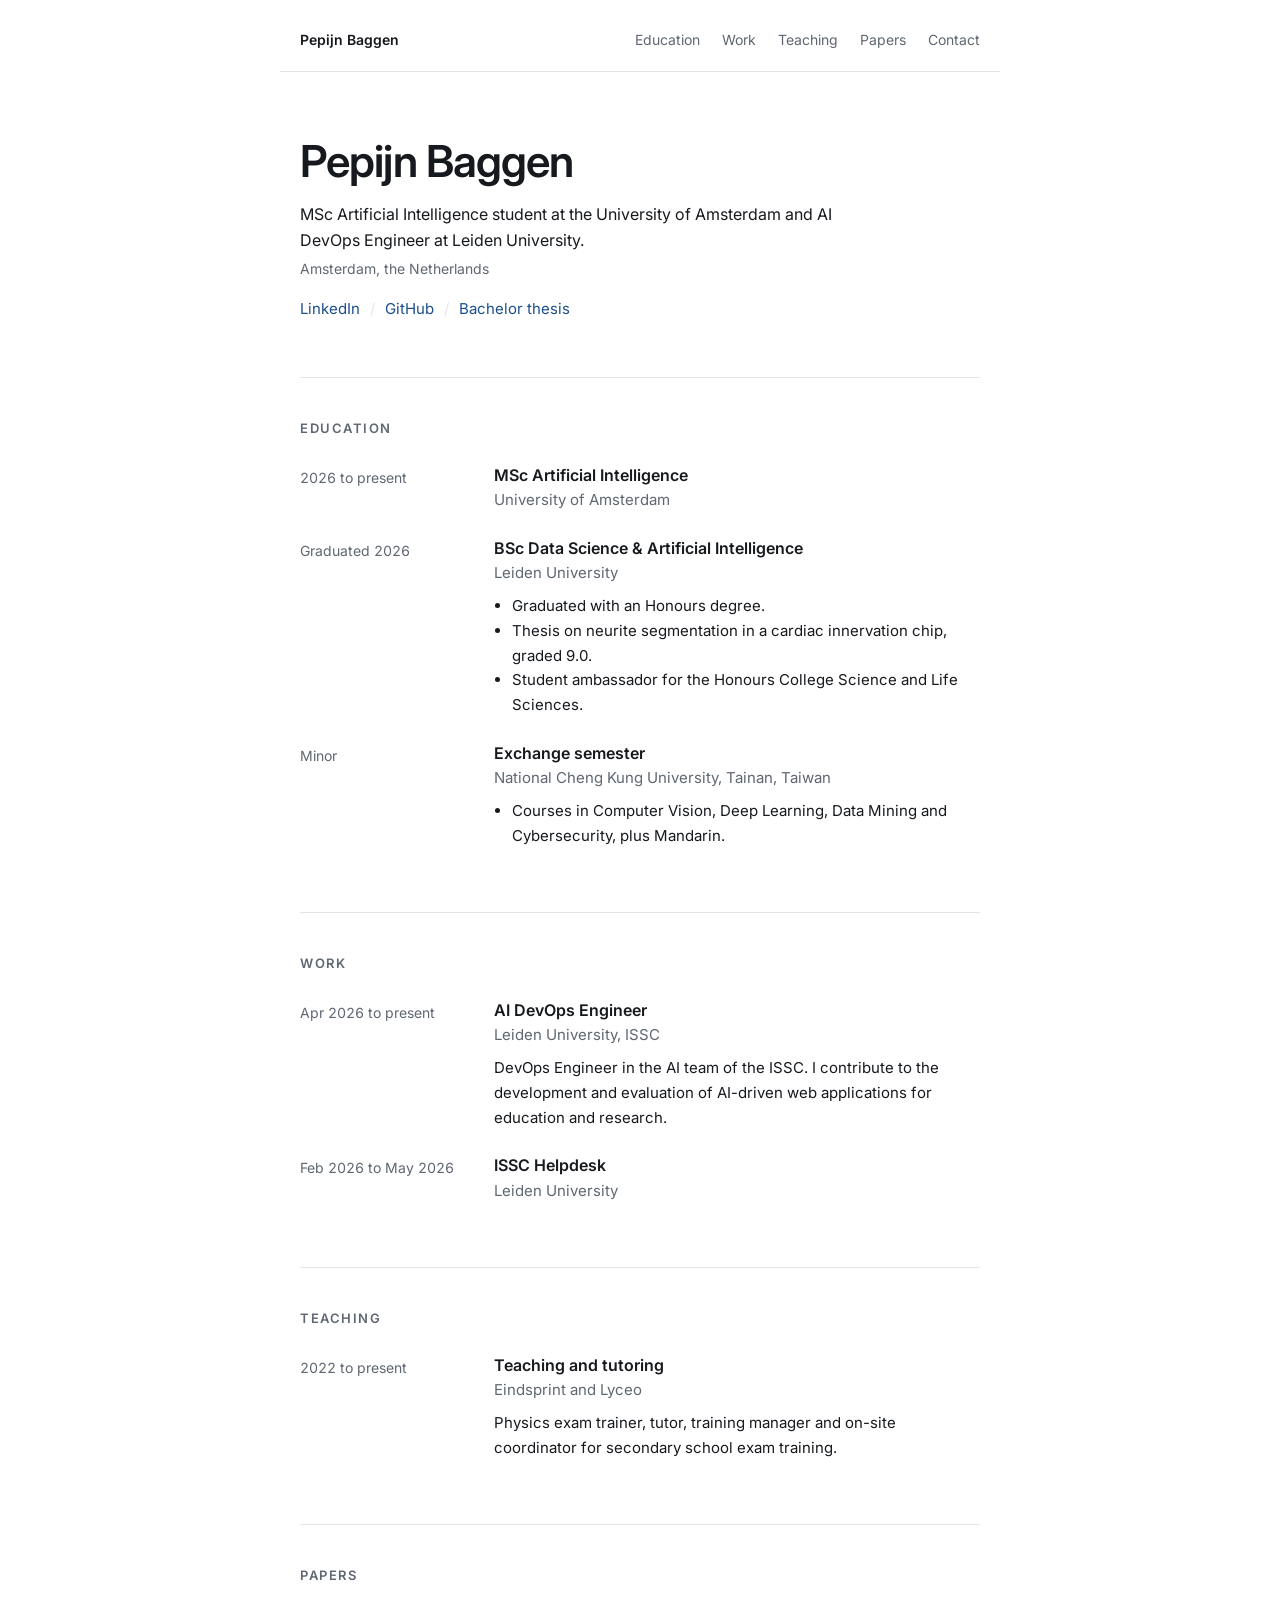
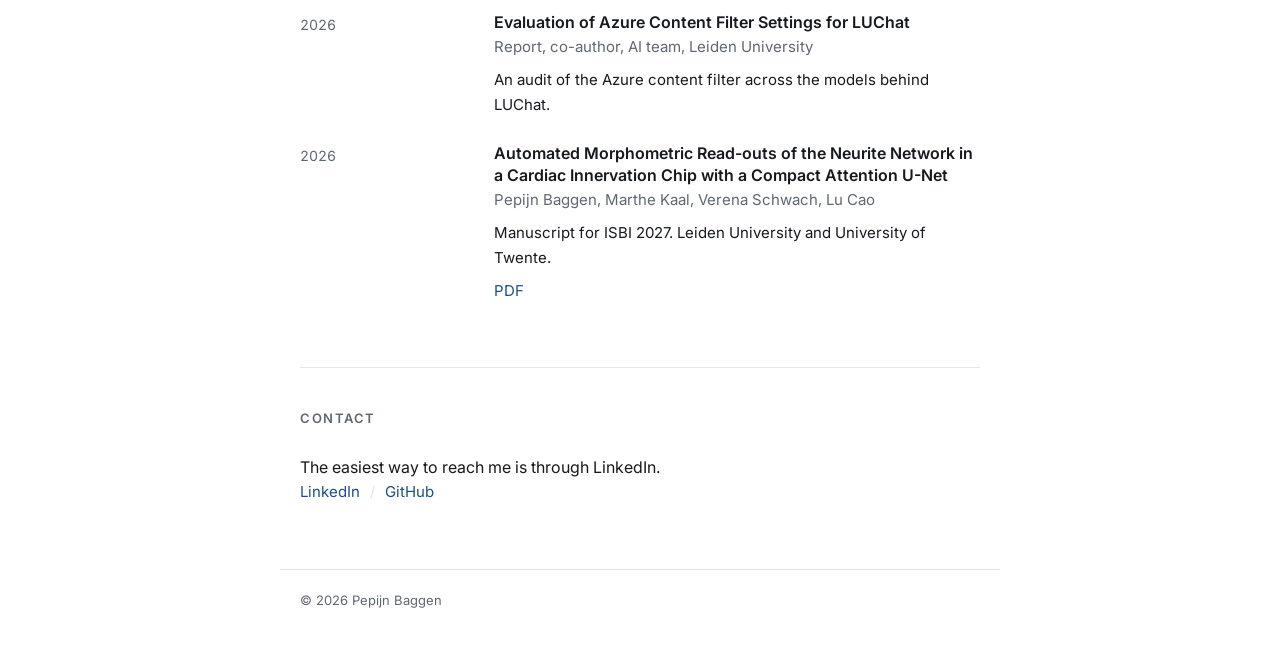
==== index.html @ 45b6d204 "Add ISBI paper PDF" ====
<!doctype html>
<html lang="en">
<head>
<meta charset="utf-8">
<meta name="viewport" content="width=device-width, initial-scale=1">
<title>Pepijn Baggen</title>
<meta name="description" content="Pepijn Baggen. MSc Artificial Intelligence student at the University of Amsterdam and AI DevOps Engineer at Leiden University.">
<link rel="preconnect" href="https://fonts.googleapis.com">
<link rel="preconnect" href="https://fonts.gstatic.com" crossorigin>
<link href="https://fonts.googleapis.com/css2?family=Inter:wght@400;500;600&display=swap" rel="stylesheet">
<link rel="stylesheet" href="style.css">
</head>
<body>

<header class="nav">
  <a class="brand" href="#top">Pepijn Baggen</a>
  <nav aria-label="Sections">
    <a href="#education">Education</a>
    <a href="#work">Work</a>
    <a href="#teaching">Teaching</a>
    <a href="#papers">Papers</a>
    <a href="#contact">Contact</a>
  </nav>
</header>

<main id="top">

  <section class="hero">
    <h1>Pepijn Baggen</h1>
    <p class="lead">MSc Artificial Intelligence student at the University of Amsterdam and AI DevOps Engineer at Leiden University.</p>
    <p class="place">Amsterdam, the Netherlands</p>
    <p class="linkrow">
      <a href="https://www.linkedin.com/in/pepijn-baggen-9a0131227/">LinkedIn</a>
      <span aria-hidden="true">/</span>
      <a href="https://github.com/PepBaggen">GitHub</a>
      <span aria-hidden="true">/</span>
      <a href="https://theses.liacs.nl/pdf/2025-2026-BaggenPPepijn.pdf">Bachelor thesis</a>
    </p>
  </section>

  <section id="education">
    <h2>Education</h2>

    <article class="entry">
      <span class="when">2026 to present</span>
      <div>
        <h3>MSc Artificial Intelligence</h3>
        <p class="where">University of Amsterdam</p>
      </div>
    </article>

    <article class="entry">
      <span class="when">Graduated 2026</span>
      <div>
        <h3>BSc Data Science &amp; Artificial Intelligence</h3>
        <p class="where">Leiden University</p>
        <ul>
          <li>Graduated with an Honours degree.</li>
          <li>Thesis on neurite segmentation in a cardiac innervation chip, graded 9.0.</li>
          <li>Student ambassador for the Honours College Science and Life Sciences.</li>
        </ul>
      </div>
    </article>

    <article class="entry">
      <span class="when">Minor</span>
      <div>
        <h3>Exchange semester</h3>
        <p class="where">National Cheng Kung University, Tainan, Taiwan</p>
        <ul>
          <li>Courses in Computer Vision, Deep Learning, Data Mining and Cybersecurity, plus Mandarin.</li>
        </ul>
      </div>
    </article>
  </section>

  <section id="work">
    <h2>Work</h2>

    <article class="entry">
      <span class="when">Apr 2026 to present</span>
      <div>
        <h3>AI DevOps Engineer</h3>
        <p class="where">Leiden University, ISSC</p>
        <p>DevOps Engineer in the AI team of the ISSC. I contribute to the development and evaluation of AI-driven web applications for education and research.</p>
      </div>
    </article>

    <article class="entry">
      <span class="when">Feb 2026 to May 2026</span>
      <div>
        <h3>ISSC Helpdesk</h3>
        <p class="where">Leiden University</p>
      </div>
    </article>
  </section>

  <section id="teaching">
    <h2>Teaching</h2>

    <article class="entry">
      <span class="when">2022 to present</span>
      <div>
        <h3>Teaching and tutoring</h3>
        <p class="where">Eindsprint and Lyceo</p>
        <p>Physics exam trainer, tutor, training manager and on-site coordinator for secondary school exam training.</p>
      </div>
    </article>
  </section>

  <section id="papers">
    <h2>Papers</h2>

    <article class="entry">
      <span class="when">2026</span>
      <div>
        <h3>Evaluation of Azure Content Filter Settings for LUChat</h3>
        <p class="where">Report, co-author, AI team, Leiden University</p>
        <p>An audit of the Azure content filter across the models behind LUChat.</p>
      </div>
    </article>

    <article class="entry">
      <span class="when">2026</span>
      <div>
        <h3>Automated Morphometric Read-outs of the Neurite Network in a Cardiac Innervation Chip with a Compact Attention U-Net</h3>
        <p class="where">Pepijn Baggen, Marthe Kaal, Verena Schwach, Lu Cao</p>
        <p>Manuscript for ISBI 2027. Leiden University and University of Twente.</p>
        <p class="linkrow">
          <a href="Baggen_ISBI2027_Neurite_Morphometrics.pdf">PDF</a>
        </p>
      </div>
    </article>
  </section>

  <section id="contact">
    <h2>Contact</h2>
    <p>The easiest way to reach me is through LinkedIn.</p>
    <p class="linkrow">
      <a href="https://www.linkedin.com/in/pepijn-baggen-9a0131227/">LinkedIn</a>
      <span aria-hidden="true">/</span>
      <a href="https://github.com/PepBaggen">GitHub</a>
    </p>
  </section>

</main>

<footer>
  <p>&copy; 2026 Pepijn Baggen</p>
</footer>

</body>
</html>
---- style.css ----
:root {
  --bg: #ffffff;
  --ink: #16191d;
  --muted: #5f6772;
  --rule: #e3e6ea;
  --link: #1a4f8b;
}

@media (prefers-color-scheme: dark) {
  :root {
    --bg: #111418;
    --ink: #e8eaed;
    --muted: #9aa3ad;
    --rule: #2a2f36;
    --link: #8ab4f8;
  }
}

* { box-sizing: border-box; }

html { scroll-behavior: smooth; }

body {
  margin: 0;
  background: var(--bg);
  color: var(--ink);
  font-family: Inter, -apple-system, "Segoe UI", Helvetica, Arial, sans-serif;
  font-size: 16px;
  line-height: 1.65;
  -webkit-font-smoothing: antialiased;
}

a {
  color: var(--link);
  text-decoration: none;
}

a:hover,
a:focus-visible { text-decoration: underline; }

.nav,
main,
footer {
  max-width: 720px;
  margin: 0 auto;
  padding-left: 20px;
  padding-right: 20px;
}

.nav {
  display: flex;
  flex-wrap: wrap;
  align-items: baseline;
  justify-content: space-between;
  gap: 4px 24px;
  padding-top: 28px;
  padding-bottom: 20px;
  border-bottom: 1px solid var(--rule);
  font-size: 14px;
}

.brand {
  color: var(--ink);
  font-weight: 600;
}

.nav nav {
  display: flex;
  flex-wrap: wrap;
  gap: 4px 22px;
}

.nav nav a { color: var(--muted); }

.nav nav a:hover,
.nav nav a:focus-visible {
  color: var(--ink);
  text-decoration: none;
}

.hero { padding: 64px 0 24px; }

h1, h2, h3 { margin: 0; }

h1 {
  font-size: clamp(32px, 7vw, 44px);
  font-weight: 600;
  line-height: 1.15;
  letter-spacing: -.02em;
}

.lead {
  max-width: 34em;
  margin: 14px 0 4px;
  font-size: 16px;
}

.place {
  margin: 0;
  color: var(--muted);
  font-size: 14px;
}

.linkrow {
  display: flex;
  flex-wrap: wrap;
  gap: 4px 10px;
  margin: 16px 0 0;
  font-size: 15px;
}

.linkrow span { color: var(--rule); }

section:not(.hero) {
  padding: 40px 0 8px;
  border-top: 1px solid var(--rule);
  margin-top: 32px;
}

h2 {
  margin-bottom: 24px;
  color: var(--muted);
  font-size: 13px;
  font-weight: 600;
  letter-spacing: .12em;
  text-transform: uppercase;
}

.entry {
  display: grid;
  grid-template-columns: 170px 1fr;
  gap: 0 24px;
  margin-bottom: 24px;
}

.when {
  padding-top: 2px;
  color: var(--muted);
  font-size: 14px;
  font-variant-numeric: tabular-nums;
}

h3 {
  font-size: 16px;
  font-weight: 600;
  line-height: 1.4;
}

.where {
  margin: 2px 0 0;
  color: var(--muted);
  font-size: 15px;
}

.entry p:not(.where),
.entry ul {
  margin: 8px 0 0;
  font-size: 15px;
}

.entry ul { padding-left: 18px; }

.entry .linkrow { margin-top: 8px; }

#contact p { margin: 0; }

footer {
  margin-top: 56px;
  padding-top: 20px;
  padding-bottom: 40px;
  border-top: 1px solid var(--rule);
  color: var(--muted);
  font-size: 13px;
}

footer p { margin: 0; }

@media (max-width: 560px) {
  .entry { grid-template-columns: 1fr; }
  .when { padding: 0 0 2px; font-size: 13px; }
}

@media (prefers-reduced-motion: reduce) {
  html { scroll-behavior: auto; }
}
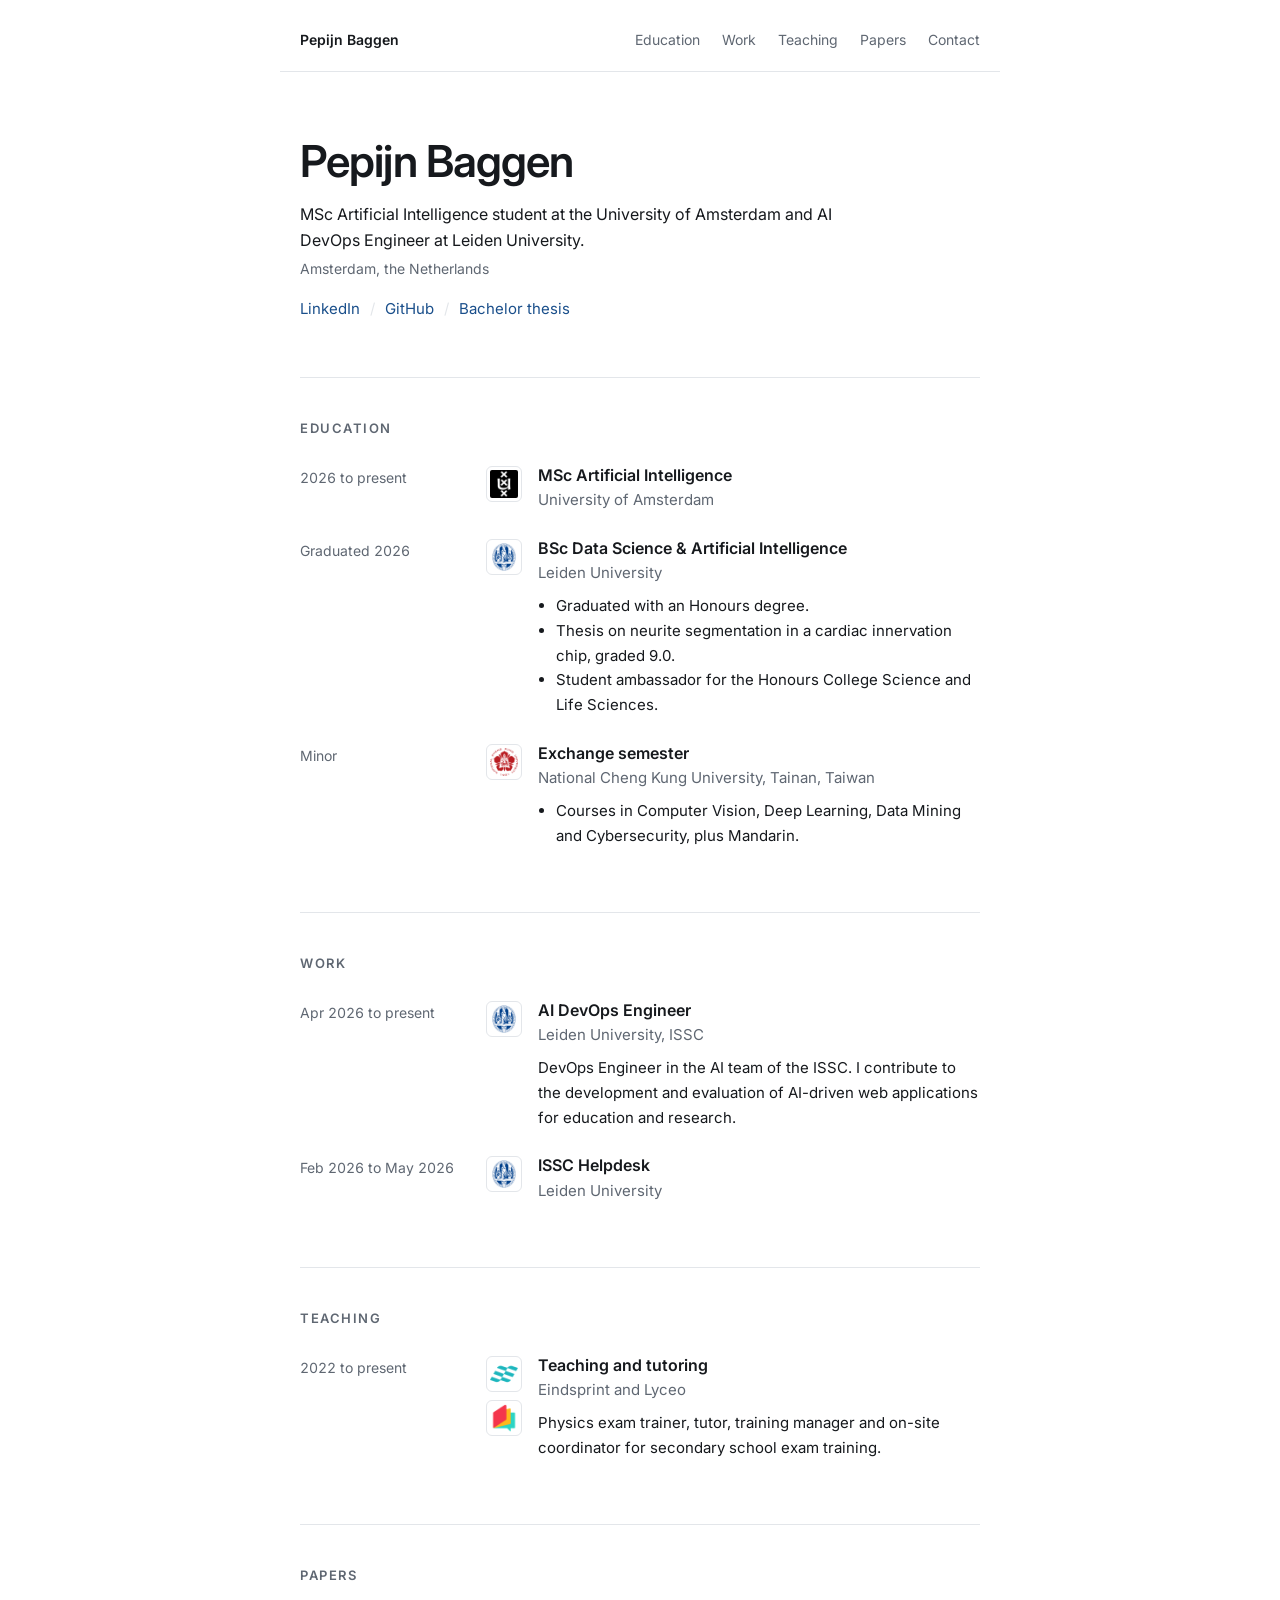
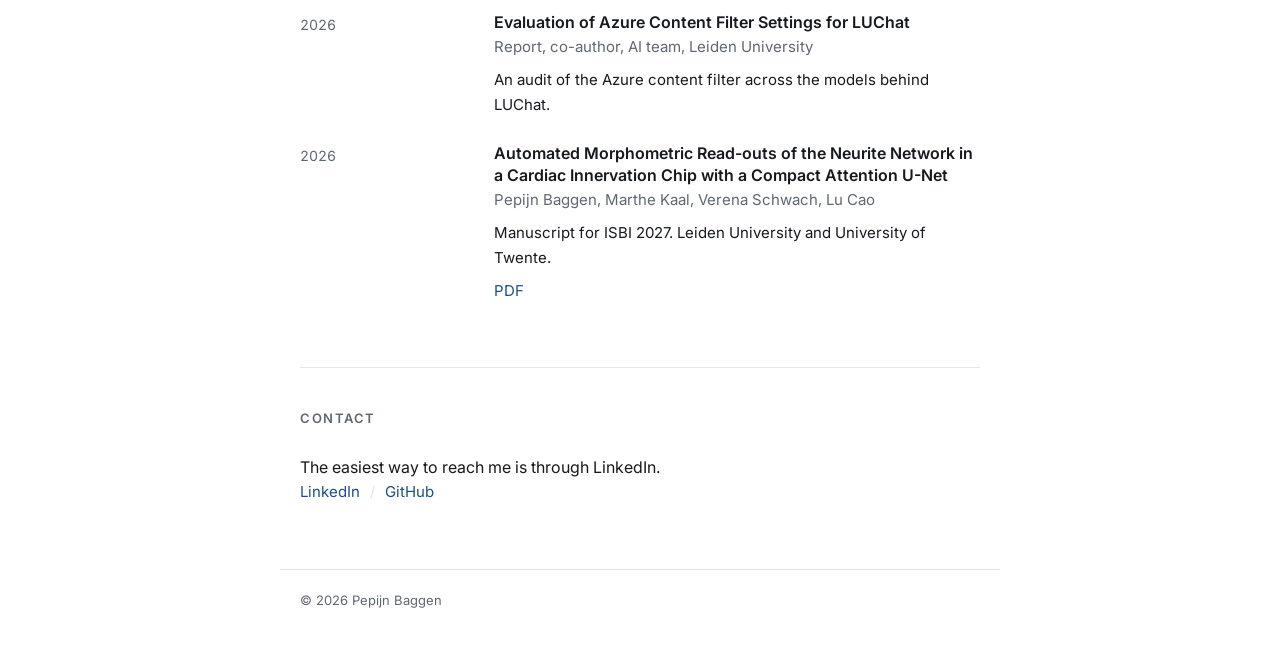
==== commit 97b2956e: "Add university and employer logos" ====
--- a/index.html
+++ b/index.html
@@ -41,16 +41,18 @@
   <section id="education">
     <h2>Education</h2>
 
-    <article class="entry">
+    <article class="entry has-logo">
       <span class="when">2026 to present</span>
+      <span class="logos"><img src="logos/uva.png" alt="University of Amsterdam logo" width="36" height="36"></span>
       <div>
         <h3>MSc Artificial Intelligence</h3>
         <p class="where">University of Amsterdam</p>
       </div>
     </article>
 
-    <article class="entry">
+    <article class="entry has-logo">
       <span class="when">Graduated 2026</span>
+      <span class="logos"><img src="logos/leiden.png" alt="Leiden University logo" width="36" height="36"></span>
       <div>
         <h3>BSc Data Science &amp; Artificial Intelligence</h3>
         <p class="where">Leiden University</p>
@@ -62,8 +64,9 @@
       </div>
     </article>
 
-    <article class="entry">
+    <article class="entry has-logo">
       <span class="when">Minor</span>
+      <span class="logos"><img src="logos/ncku.png" alt="National Cheng Kung University logo" width="36" height="36"></span>
       <div>
         <h3>Exchange semester</h3>
         <p class="where">National Cheng Kung University, Tainan, Taiwan</p>
@@ -77,8 +80,9 @@
   <section id="work">
     <h2>Work</h2>
 
-    <article class="entry">
+    <article class="entry has-logo">
       <span class="when">Apr 2026 to present</span>
+      <span class="logos"><img src="logos/leiden.png" alt="Leiden University logo" width="36" height="36"></span>
       <div>
         <h3>AI DevOps Engineer</h3>
         <p class="where">Leiden University, ISSC</p>
@@ -86,8 +90,9 @@
       </div>
     </article>
 
-    <article class="entry">
+    <article class="entry has-logo">
       <span class="when">Feb 2026 to May 2026</span>
+      <span class="logos"><img src="logos/leiden.png" alt="Leiden University logo" width="36" height="36"></span>
       <div>
         <h3>ISSC Helpdesk</h3>
         <p class="where">Leiden University</p>
@@ -98,8 +103,9 @@
   <section id="teaching">
     <h2>Teaching</h2>
 
-    <article class="entry">
+    <article class="entry has-logo">
       <span class="when">2022 to present</span>
+      <span class="logos"><img src="logos/eindsprint.png" alt="Eindsprint logo" width="36" height="36"><img src="logos/lyceo.png" alt="Lyceo logo" width="36" height="36"></span>
       <div>
         <h3>Teaching and tutoring</h3>
         <p class="where">Eindsprint and Lyceo</p>
--- a/style.css
+++ b/style.css
@@ -133,6 +133,26 @@
   margin-bottom: 24px;
 }
 
+.entry.has-logo { grid-template-columns: 170px 36px 1fr; gap: 0 16px; }
+
+.logos {
+  display: flex;
+  flex-direction: column;
+  gap: 8px;
+  padding-top: 2px;
+}
+
+.logos img {
+  display: block;
+  width: 36px;
+  height: 36px;
+  padding: 3px;
+  background: #fff;
+  border: 1px solid var(--rule);
+  border-radius: 6px;
+  object-fit: contain;
+}
+
 .when {
   padding-top: 2px;
   color: var(--muted);
@@ -177,6 +197,8 @@
 
 @media (max-width: 560px) {
   .entry { grid-template-columns: 1fr; }
+  .entry.has-logo { grid-template-columns: 36px 1fr; gap: 0 12px; }
+  .entry.has-logo .when { grid-column: 1 / -1; }
   .when { padding: 0 0 2px; font-size: 13px; }
 }
 
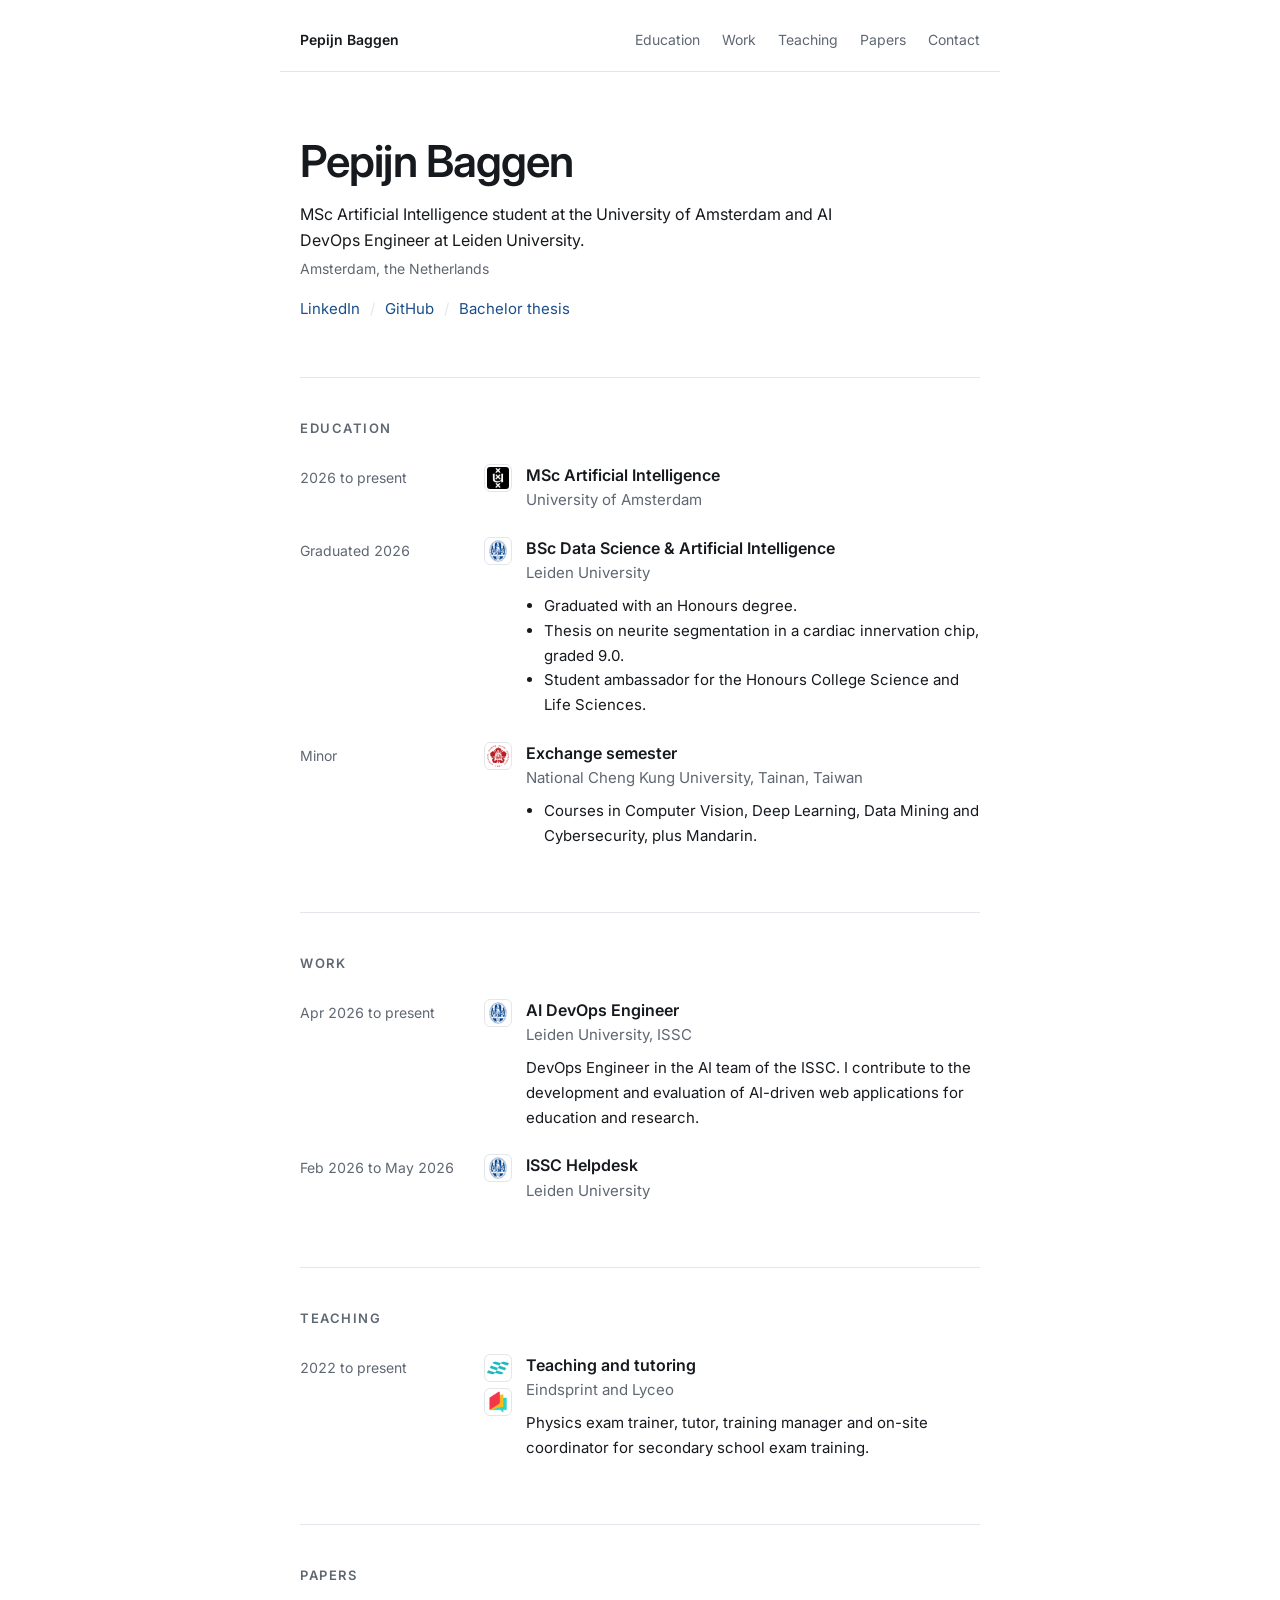
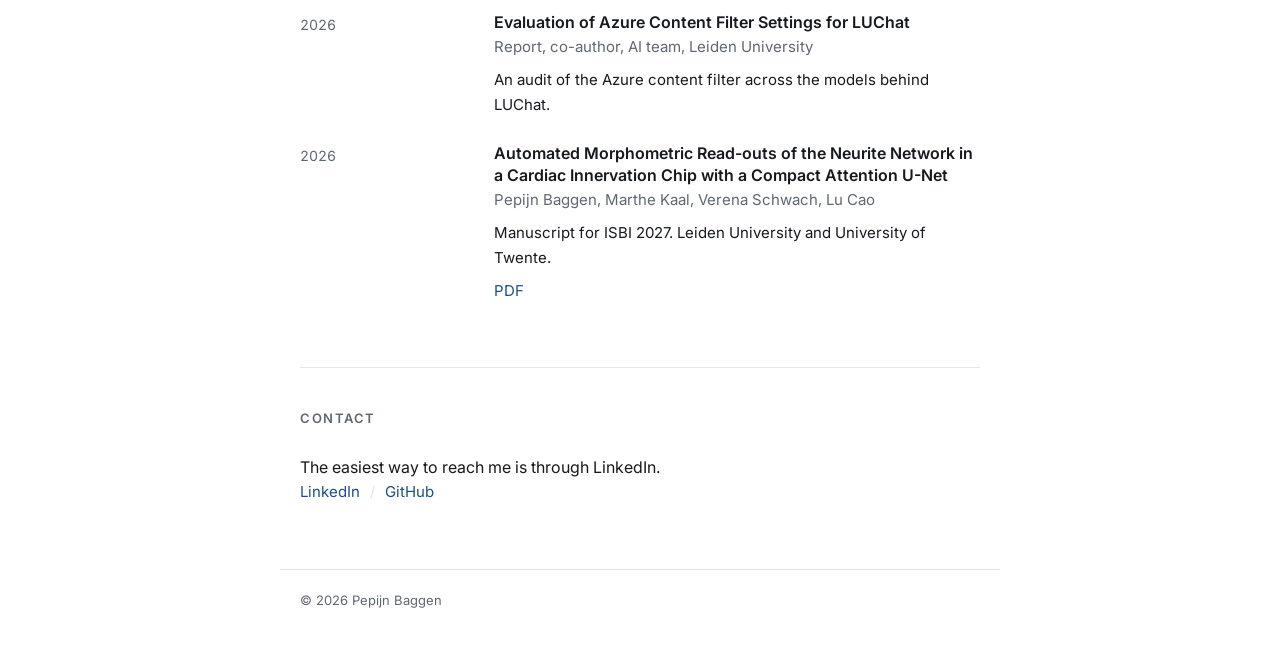
==== commit e98fc4f0: "Shrink logos and bust stylesheet cache" ====
--- a/index.html
+++ b/index.html
@@ -8,7 +8,7 @@
 <link rel="preconnect" href="https://fonts.googleapis.com">
 <link rel="preconnect" href="https://fonts.gstatic.com" crossorigin>
 <link href="https://fonts.googleapis.com/css2?family=Inter:wght@400;500;600&display=swap" rel="stylesheet">
-<link rel="stylesheet" href="style.css">
+<link rel="stylesheet" href="style.css?v=3">
 </head>
 <body>
 
@@ -43,7 +43,7 @@
 
     <article class="entry has-logo">
       <span class="when">2026 to present</span>
-      <span class="logos"><img src="logos/uva.png" alt="University of Amsterdam logo" width="36" height="36"></span>
+      <span class="logos"><img src="logos/uva.png" alt="University of Amsterdam logo" width="28" height="28"></span>
       <div>
         <h3>MSc Artificial Intelligence</h3>
         <p class="where">University of Amsterdam</p>
@@ -52,7 +52,7 @@
 
     <article class="entry has-logo">
       <span class="when">Graduated 2026</span>
-      <span class="logos"><img src="logos/leiden.png" alt="Leiden University logo" width="36" height="36"></span>
+      <span class="logos"><img src="logos/leiden.png" alt="Leiden University logo" width="28" height="28"></span>
       <div>
         <h3>BSc Data Science &amp; Artificial Intelligence</h3>
         <p class="where">Leiden University</p>
@@ -66,7 +66,7 @@
 
     <article class="entry has-logo">
       <span class="when">Minor</span>
-      <span class="logos"><img src="logos/ncku.png" alt="National Cheng Kung University logo" width="36" height="36"></span>
+      <span class="logos"><img src="logos/ncku.png" alt="National Cheng Kung University logo" width="28" height="28"></span>
       <div>
         <h3>Exchange semester</h3>
         <p class="where">National Cheng Kung University, Tainan, Taiwan</p>
@@ -82,7 +82,7 @@
 
     <article class="entry has-logo">
       <span class="when">Apr 2026 to present</span>
-      <span class="logos"><img src="logos/leiden.png" alt="Leiden University logo" width="36" height="36"></span>
+      <span class="logos"><img src="logos/leiden.png" alt="Leiden University logo" width="28" height="28"></span>
       <div>
         <h3>AI DevOps Engineer</h3>
         <p class="where">Leiden University, ISSC</p>
@@ -92,7 +92,7 @@
 
     <article class="entry has-logo">
       <span class="when">Feb 2026 to May 2026</span>
-      <span class="logos"><img src="logos/leiden.png" alt="Leiden University logo" width="36" height="36"></span>
+      <span class="logos"><img src="logos/leiden.png" alt="Leiden University logo" width="28" height="28"></span>
       <div>
         <h3>ISSC Helpdesk</h3>
         <p class="where">Leiden University</p>
@@ -105,7 +105,7 @@
 
     <article class="entry has-logo">
       <span class="when">2022 to present</span>
-      <span class="logos"><img src="logos/eindsprint.png" alt="Eindsprint logo" width="36" height="36"><img src="logos/lyceo.png" alt="Lyceo logo" width="36" height="36"></span>
+      <span class="logos"><img src="logos/eindsprint.png" alt="Eindsprint logo" width="28" height="28"><img src="logos/lyceo.png" alt="Lyceo logo" width="28" height="28"></span>
       <div>
         <h3>Teaching and tutoring</h3>
         <p class="where">Eindsprint and Lyceo</p>
--- a/style.css
+++ b/style.css
@@ -133,20 +133,20 @@
   margin-bottom: 24px;
 }
 
-.entry.has-logo { grid-template-columns: 170px 36px 1fr; gap: 0 16px; }
+.entry.has-logo { grid-template-columns: 170px 28px 1fr; gap: 0 14px; }
 
 .logos {
   display: flex;
   flex-direction: column;
-  gap: 8px;
-  padding-top: 2px;
+  gap: 6px;
+  padding-top: 0;
 }
 
 .logos img {
   display: block;
-  width: 36px;
-  height: 36px;
-  padding: 3px;
+  width: 28px;
+  height: 28px;
+  padding: 2px;
   background: #fff;
   border: 1px solid var(--rule);
   border-radius: 6px;
@@ -197,7 +197,7 @@
 
 @media (max-width: 560px) {
   .entry { grid-template-columns: 1fr; }
-  .entry.has-logo { grid-template-columns: 36px 1fr; gap: 0 12px; }
+  .entry.has-logo { grid-template-columns: 28px 1fr; gap: 0 12px; }
   .entry.has-logo .when { grid-column: 1 / -1; }
   .when { padding: 0 0 2px; font-size: 13px; }
 }
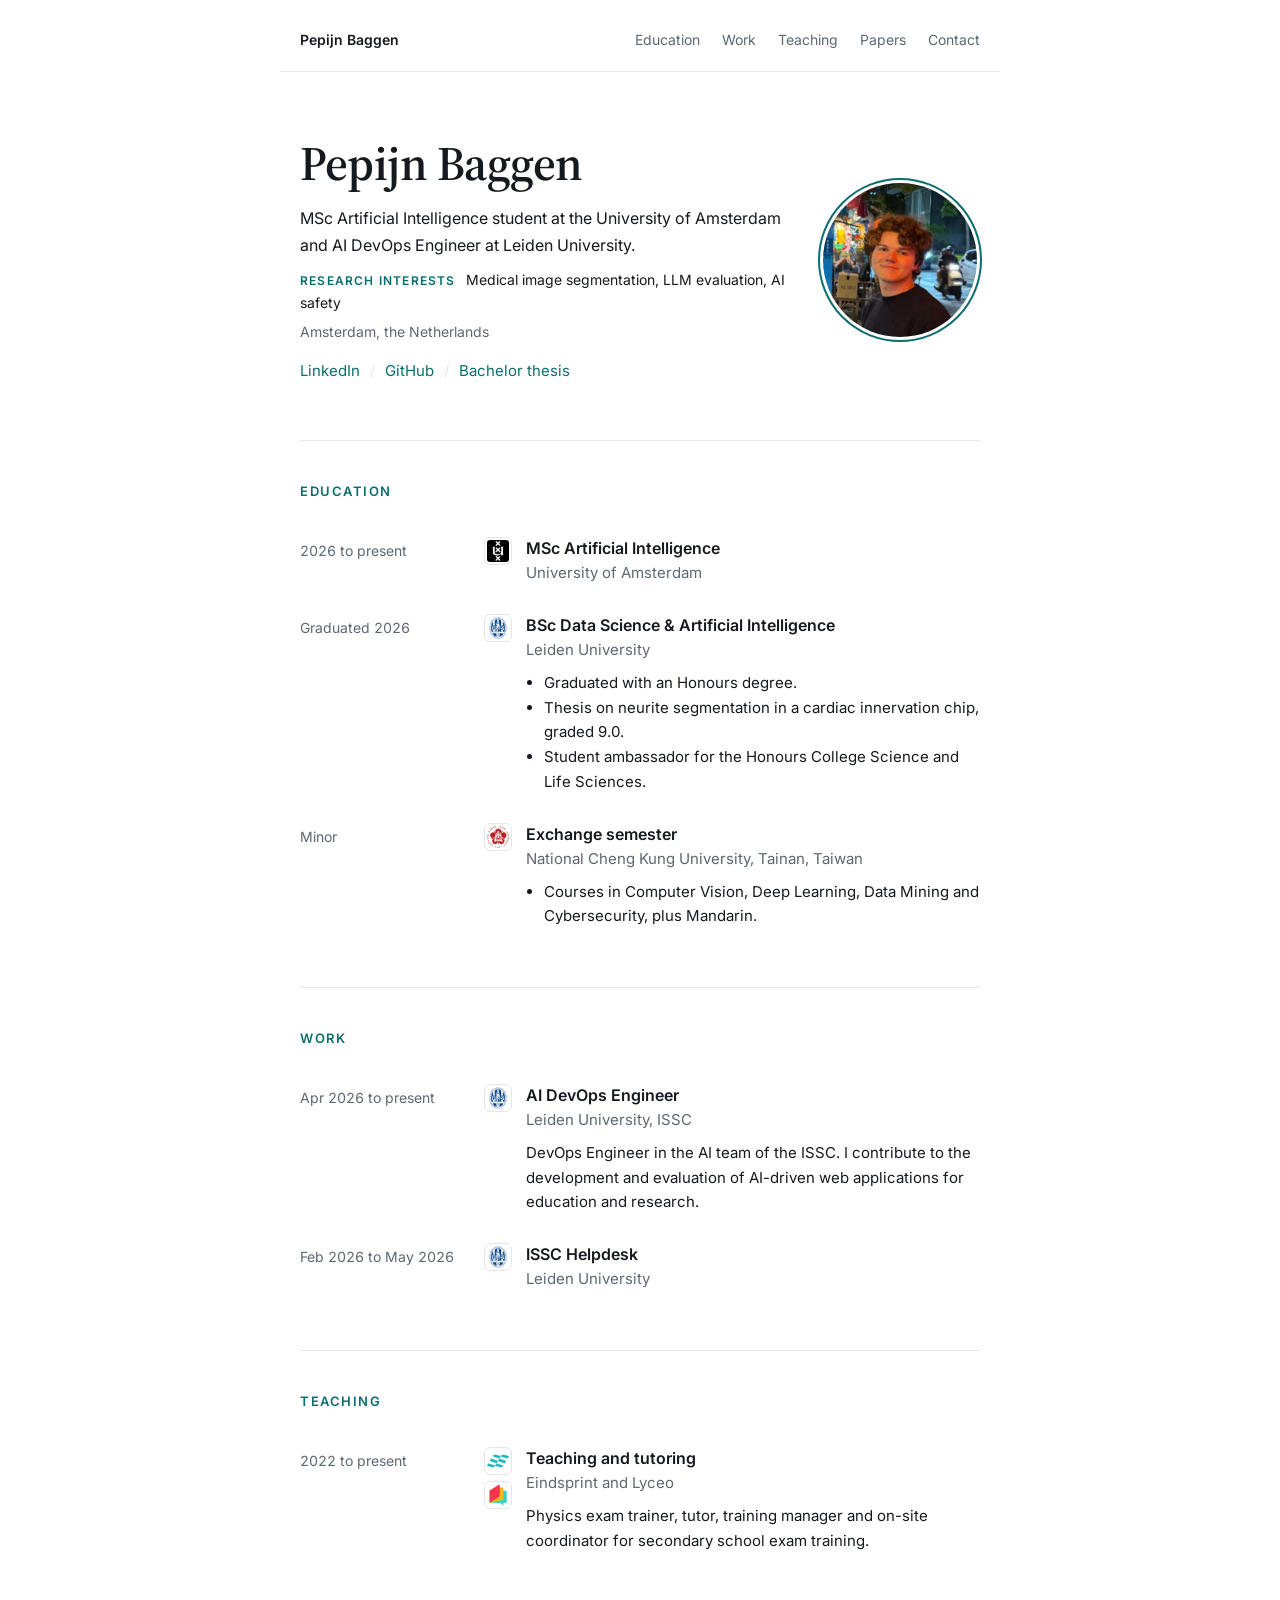
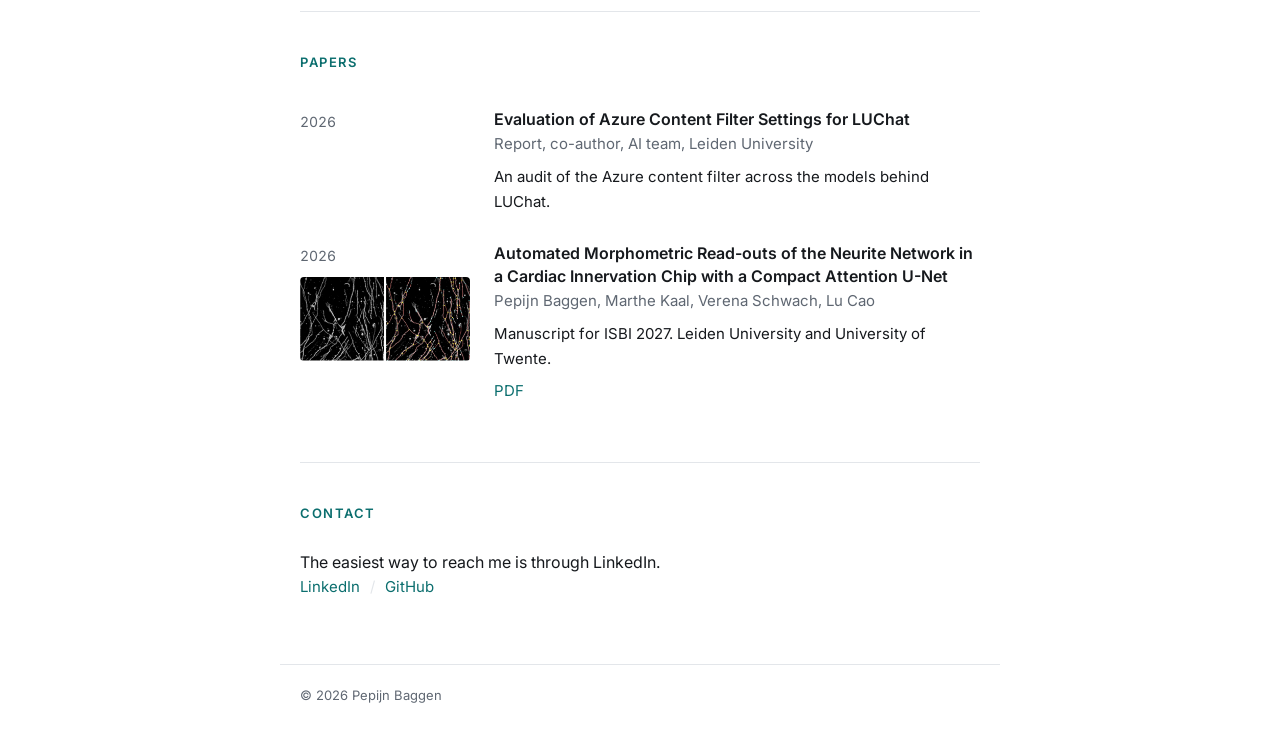
==== commit 1c3c5c74: "Add portrait, paper figure, interests and accent styling" ====
--- a/index.html
+++ b/index.html
@@ -7,8 +7,8 @@
 <meta name="description" content="Pepijn Baggen. MSc Artificial Intelligence student at the University of Amsterdam and AI DevOps Engineer at Leiden University.">
 <link rel="preconnect" href="https://fonts.googleapis.com">
 <link rel="preconnect" href="https://fonts.gstatic.com" crossorigin>
-<link href="https://fonts.googleapis.com/css2?family=Inter:wght@400;500;600&display=swap" rel="stylesheet">
-<link rel="stylesheet" href="style.css?v=3">
+<link href="https://fonts.googleapis.com/css2?family=Inter:wght@400;500;600&family=Source+Serif+4:opsz,wght@8..60,600&display=swap" rel="stylesheet">
+<link rel="stylesheet" href="style.css?v=4">
 </head>
 <body>
 
@@ -26,16 +26,20 @@
 <main id="top">
 
   <section class="hero">
-    <h1>Pepijn Baggen</h1>
-    <p class="lead">MSc Artificial Intelligence student at the University of Amsterdam and AI DevOps Engineer at Leiden University.</p>
-    <p class="place">Amsterdam, the Netherlands</p>
-    <p class="linkrow">
-      <a href="https://www.linkedin.com/in/pepijn-baggen-9a0131227/">LinkedIn</a>
-      <span aria-hidden="true">/</span>
-      <a href="https://github.com/PepBaggen">GitHub</a>
-      <span aria-hidden="true">/</span>
-      <a href="https://theses.liacs.nl/pdf/2025-2026-BaggenPPepijn.pdf">Bachelor thesis</a>
-    </p>
+    <div class="intro">
+      <h1>Pepijn Baggen</h1>
+      <p class="lead">MSc Artificial Intelligence student at the University of Amsterdam and AI DevOps Engineer at Leiden University.</p>
+      <p class="interests"><span>Research interests</span> Medical image segmentation, LLM evaluation, AI safety</p>
+      <p class="place">Amsterdam, the Netherlands</p>
+      <p class="linkrow">
+        <a href="https://www.linkedin.com/in/pepijn-baggen-9a0131227/">LinkedIn</a>
+        <span aria-hidden="true">/</span>
+        <a href="https://github.com/PepBaggen">GitHub</a>
+        <span aria-hidden="true">/</span>
+        <a href="https://theses.liacs.nl/pdf/2025-2026-BaggenPPepijn.pdf">Bachelor thesis</a>
+      </p>
+    </div>
+    <img class="portrait" src="pepijn.jpg" alt="Portrait of Pepijn Baggen" width="160" height="160">
   </section>
 
   <section id="education">
@@ -127,7 +131,9 @@
     </article>
 
     <article class="entry">
-      <span class="when">2026</span>
+      <span class="when">2026
+        <img class="figure" src="paper-figure.jpg" alt="Confocal image of a neurite network next to the automatic segmentation result" width="666" height="326">
+      </span>
       <div>
         <h3>Automated Morphometric Read-outs of the Neurite Network in a Cardiac Innervation Chip with a Compact Attention U-Net</h3>
         <p class="where">Pepijn Baggen, Marthe Kaal, Verena Schwach, Lu Cao</p>
--- a/style.css
+++ b/style.css
@@ -3,7 +3,9 @@
   --ink: #16191d;
   --muted: #5f6772;
   --rule: #e3e6ea;
-  --link: #1a4f8b;
+  --link: #0b6e6e;
+  --accent: #0b6e6e;
+  --tint: #f4f7f7;
 }
 
 @media (prefers-color-scheme: dark) {
@@ -12,7 +14,9 @@
     --ink: #e8eaed;
     --muted: #9aa3ad;
     --rule: #2a2f36;
-    --link: #8ab4f8;
+    --link: #6fd0c8;
+    --accent: #6fd0c8;
+    --tint: #171c21;
   }
 }
 
@@ -78,15 +82,32 @@
   text-decoration: none;
 }
 
-.hero { padding: 64px 0 24px; }
+.hero {
+  display: flex;
+  align-items: center;
+  justify-content: space-between;
+  gap: 32px;
+  padding: 64px 0 24px;
+}
+
+.portrait {
+  flex: none;
+  width: 160px;
+  height: 160px;
+  border-radius: 50%;
+  border: 3px solid var(--bg);
+  outline: 2px solid var(--accent);
+  object-fit: cover;
+}
 
 h1, h2, h3 { margin: 0; }
 
 h1 {
-  font-size: clamp(32px, 7vw, 44px);
+  font-family: "Source Serif 4", Georgia, serif;
+  font-size: clamp(34px, 7vw, 48px);
   font-weight: 600;
   line-height: 1.15;
-  letter-spacing: -.02em;
+  letter-spacing: -.01em;
 }
 
 .lead {
@@ -95,6 +116,20 @@
   font-size: 16px;
 }
 
+.interests {
+  margin: 10px 0 6px;
+  font-size: 14px;
+}
+
+.interests span {
+  margin-right: 6px;
+  color: var(--accent);
+  font-size: 12px;
+  font-weight: 600;
+  letter-spacing: .1em;
+  text-transform: uppercase;
+}
+
 .place {
   margin: 0;
   color: var(--muted);
@@ -119,7 +154,7 @@
 
 h2 {
   margin-bottom: 24px;
-  color: var(--muted);
+  color: var(--accent);
   font-size: 13px;
   font-weight: 600;
   letter-spacing: .12em;
@@ -130,7 +165,36 @@
   display: grid;
   grid-template-columns: 170px 1fr;
   gap: 0 24px;
-  margin-bottom: 24px;
+  margin: 0 -12px 8px;
+  padding: 10px 12px;
+  border-radius: 8px;
+  transition: background-color .2s;
+}
+
+.entry:hover { background: var(--tint); }
+
+.figure {
+  display: block;
+  width: 100%;
+  height: auto;
+  margin-top: 10px;
+  border-radius: 4px;
+}
+
+.hero,
+section:not(.hero) {
+  animation: rise .6s ease-out both;
+}
+
+section:nth-of-type(2) { animation-delay: .08s; }
+section:nth-of-type(3) { animation-delay: .16s; }
+section:nth-of-type(4) { animation-delay: .24s; }
+section:nth-of-type(5) { animation-delay: .32s; }
+section:nth-of-type(6) { animation-delay: .4s; }
+
+@keyframes rise {
+  from { opacity: 0; transform: translateY(10px); }
+  to { opacity: 1; transform: none; }
 }
 
 .entry.has-logo { grid-template-columns: 170px 28px 1fr; gap: 0 14px; }
@@ -196,6 +260,9 @@
 footer p { margin: 0; }
 
 @media (max-width: 560px) {
+  .hero { flex-direction: column-reverse; align-items: flex-start; gap: 20px; padding-top: 40px; }
+  .portrait { width: 112px; height: 112px; }
+  .figure { max-width: 260px; margin: 8px 0 6px; }
   .entry { grid-template-columns: 1fr; }
   .entry.has-logo { grid-template-columns: 28px 1fr; gap: 0 12px; }
   .entry.has-logo .when { grid-column: 1 / -1; }
@@ -204,4 +271,6 @@
 
 @media (prefers-reduced-motion: reduce) {
   html { scroll-behavior: auto; }
-}
+  .hero, section:not(.hero) { animation: none; }
+  .entry { transition: none; }
+}
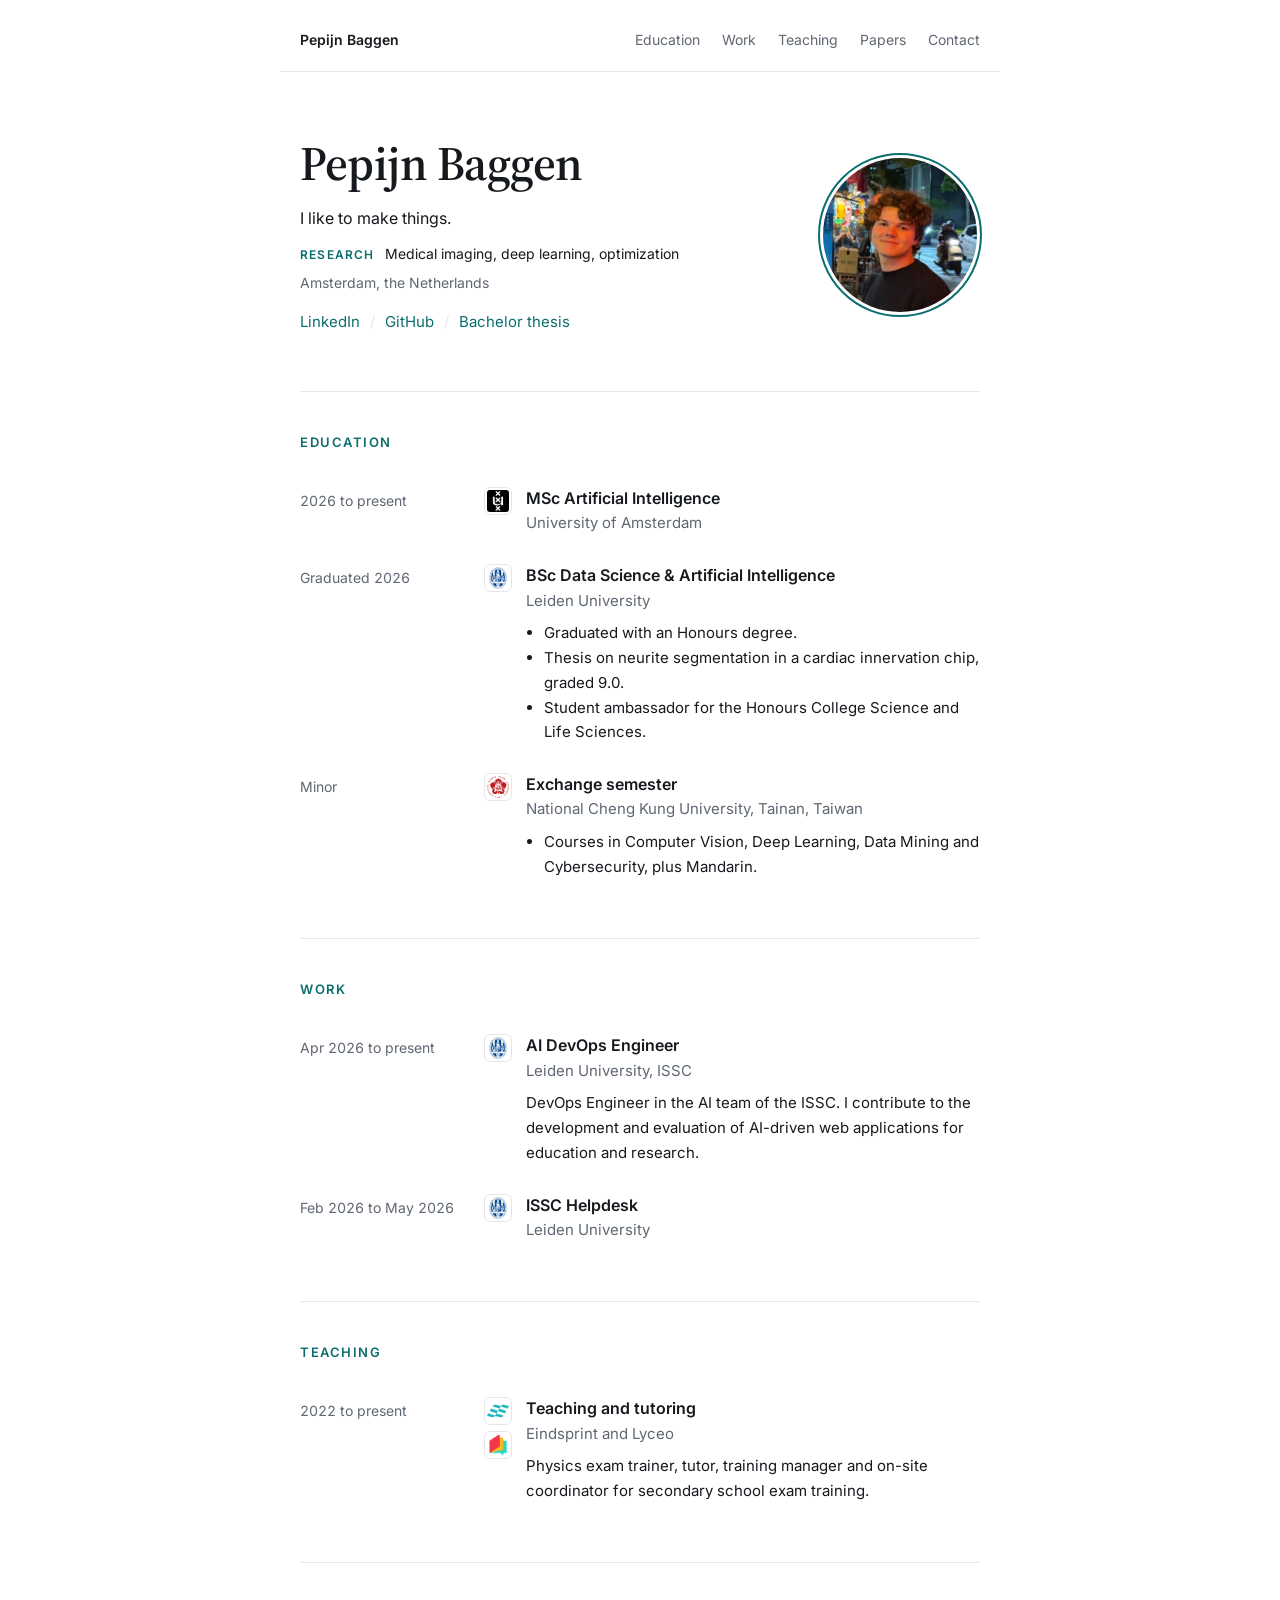
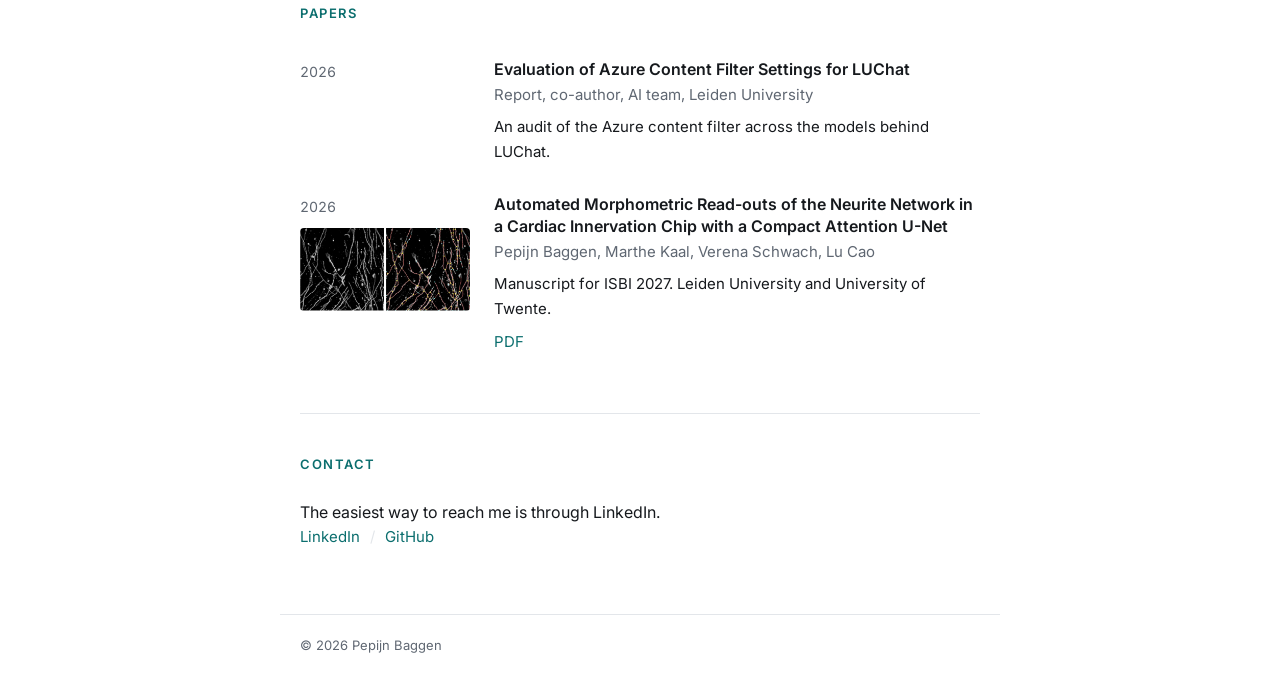
==== commit ff693e2b: "Update intro line and research interests" ====
--- a/index.html
+++ b/index.html
@@ -3,8 +3,35 @@
 <head>
 <meta charset="utf-8">
 <meta name="viewport" content="width=device-width, initial-scale=1">
-<title>Pepijn Baggen</title>
-<meta name="description" content="Pepijn Baggen. MSc Artificial Intelligence student at the University of Amsterdam and AI DevOps Engineer at Leiden University.">
+<title>Pepijn Baggen | MSc AI, University of Amsterdam</title>
+<meta name="description" content="Pepijn Baggen is an MSc Artificial Intelligence student at the University of Amsterdam and AI DevOps Engineer at Leiden University. Education, work and papers.">
+<link rel="canonical" href="https://pepbaggen.github.io/">
+<meta property="og:type" content="profile">
+<meta property="og:title" content="Pepijn Baggen">
+<meta property="og:description" content="MSc Artificial Intelligence student at the University of Amsterdam and AI DevOps Engineer at Leiden University.">
+<meta property="og:url" content="https://pepbaggen.github.io/">
+<meta property="og:image" content="https://pepbaggen.github.io/pepijn.jpg">
+<meta name="twitter:card" content="summary">
+<script type="application/ld+json">
+{
+  "@context": "https://schema.org",
+  "@type": "Person",
+  "name": "Pepijn Baggen",
+  "url": "https://pepbaggen.github.io/",
+  "image": "https://pepbaggen.github.io/pepijn.jpg",
+  "jobTitle": "AI DevOps Engineer",
+  "worksFor": { "@type": "CollegeOrUniversity", "name": "Leiden University" },
+  "alumniOf": [
+    { "@type": "CollegeOrUniversity", "name": "University of Amsterdam" },
+    { "@type": "CollegeOrUniversity", "name": "Leiden University" }
+  ],
+  "address": { "@type": "PostalAddress", "addressLocality": "Amsterdam", "addressCountry": "NL" },
+  "sameAs": [
+    "https://www.linkedin.com/in/pepijn-baggen-9a0131227/",
+    "https://github.com/PepBaggen"
+  ]
+}
+</script>
 <link rel="preconnect" href="https://fonts.googleapis.com">
 <link rel="preconnect" href="https://fonts.gstatic.com" crossorigin>
 <link href="https://fonts.googleapis.com/css2?family=Inter:wght@400;500;600&family=Source+Serif+4:opsz,wght@8..60,600&display=swap" rel="stylesheet">
@@ -28,8 +55,8 @@
   <section class="hero">
     <div class="intro">
       <h1>Pepijn Baggen</h1>
-      <p class="lead">MSc Artificial Intelligence student at the University of Amsterdam and AI DevOps Engineer at Leiden University.</p>
-      <p class="interests"><span>Research interests</span> Medical image segmentation, LLM evaluation, AI safety</p>
+      <p class="lead">I like to make things.</p>
+      <p class="interests"><span>Research</span> Medical imaging, deep learning, optimization</p>
       <p class="place">Amsterdam, the Netherlands</p>
       <p class="linkrow">
         <a href="https://www.linkedin.com/in/pepijn-baggen-9a0131227/">LinkedIn</a>
@@ -161,5 +188,6 @@
   <p>&copy; 2026 Pepijn Baggen</p>
 </footer>
 
+<script data-goatcounter="https://pepijn.goatcounter.com/count" async src="https://gc.zgo.at/count.js"></script>
 </body>
 </html>
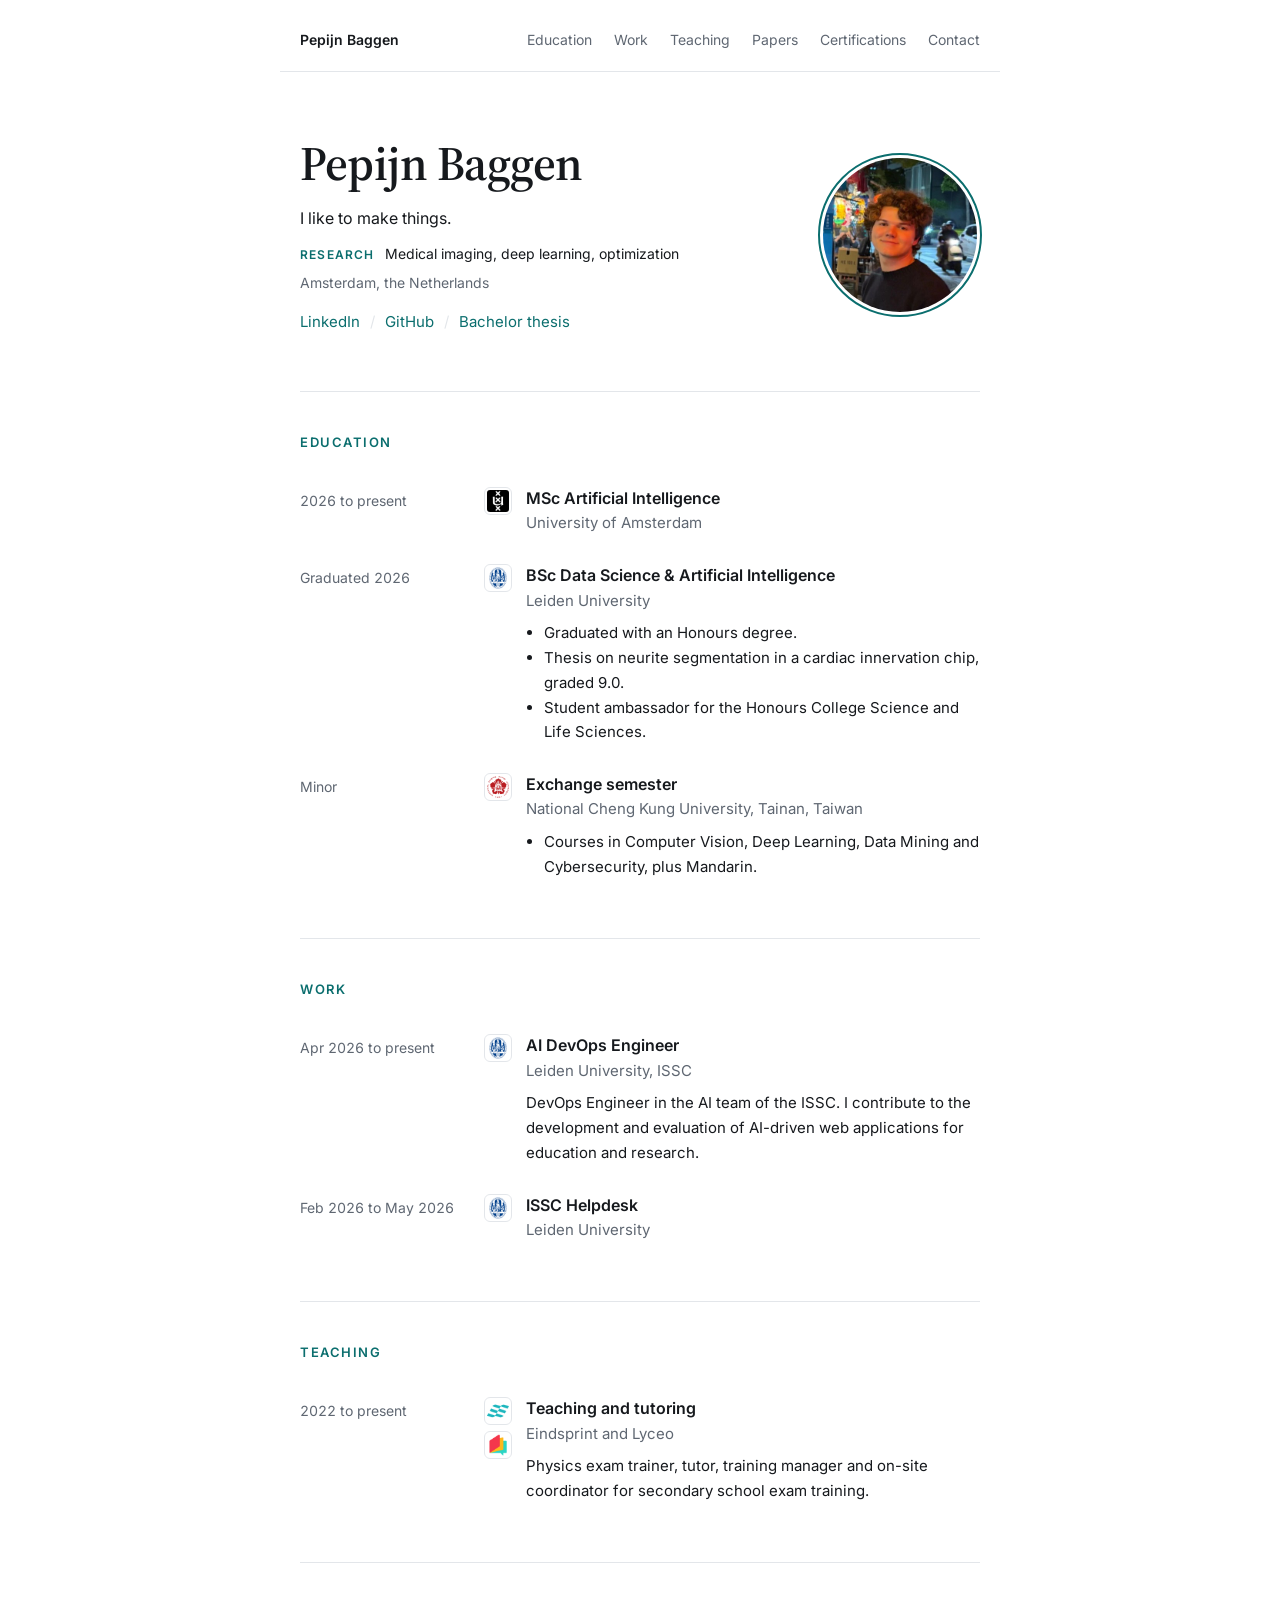
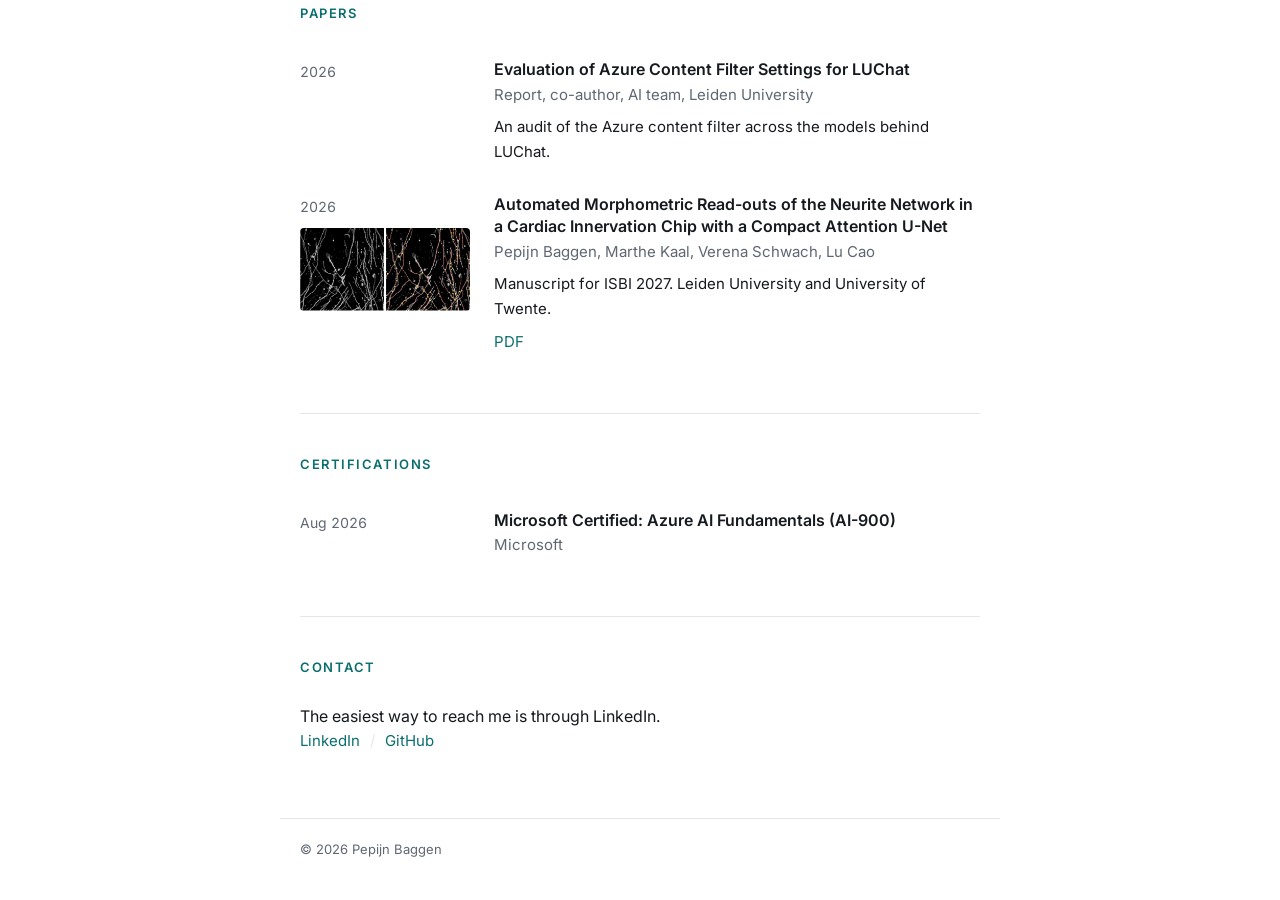
==== commit 576b6dfd: "Add AI-900 certification" ====
--- a/index.html
+++ b/index.html
@@ -46,6 +46,7 @@
     <a href="#work">Work</a>
     <a href="#teaching">Teaching</a>
     <a href="#papers">Papers</a>
+    <a href="#certifications">Certifications</a>
     <a href="#contact">Contact</a>
   </nav>
 </header>
@@ -172,6 +173,18 @@
     </article>
   </section>
 
+  <section id="certifications">
+    <h2>Certifications</h2>
+
+    <article class="entry">
+      <span class="when">Aug 2026</span>
+      <div>
+        <h3>Microsoft Certified: Azure AI Fundamentals (AI-900)</h3>
+        <p class="where">Microsoft</p>
+      </div>
+    </article>
+  </section>
+
   <section id="contact">
     <h2>Contact</h2>
     <p>The easiest way to reach me is through LinkedIn.</p>
